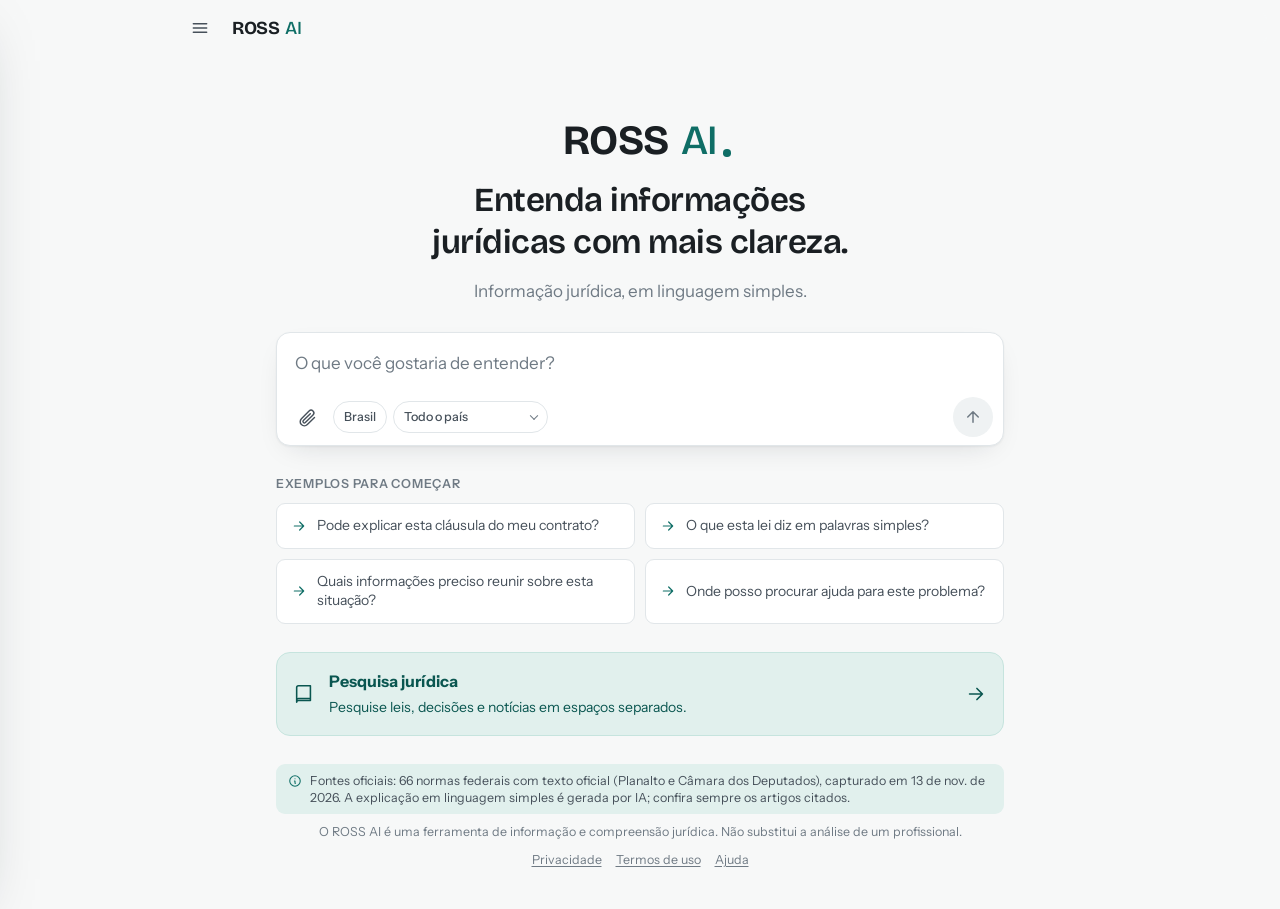
==== index.html @ 7d2815dc "Publicação do site" ====
<!doctype html>
<html lang="pt-BR">
<head>
<meta charset="utf-8">
<meta name="viewport" content="width=device-width, initial-scale=1, viewport-fit=cover">
<meta name="color-scheme" content="light dark">
<meta name="theme-color" content="#F7F8F8">
<meta name="ross-version" content="0ce1cdd04deb">
<title>ROSS AI</title>
<meta name="description" content="ROSS AI: informação jurídica, em linguagem simples. Entenda leis, contratos e documentos com clareza, com as fontes à vista.">
<link rel="preconnect" href="https://fonts.googleapis.com">
<link rel="preconnect" href="https://fonts.gstatic.com" crossorigin>
<link rel="stylesheet" href="https://fonts.googleapis.com/css2?family=Bricolage+Grotesque:opsz,wght@12..96,500;12..96,600;12..96,700&family=Instrument+Sans:ital,wght@0,400;0,500;0,600;0,700;1,400&display=swap">
<link rel="stylesheet" href="styles.css?v=0ce1cdd04deb">
<style>:root{padding-top:env(safe-area-inset-top,0px);padding-bottom:env(safe-area-inset-bottom,0px)}[hidden]{display:none!important}</style>
</head>
<body>
<div id="app" class="app">
  <a class="skip" href="#main">Pular para o conteúdo</a>
  <header class="topbar" id="topbar"></header>
  <nav id="drawer" class="drawer" aria-label="Menu" aria-hidden="true"></nav>
  <div id="scrim" class="scrim" hidden></div>
  <main id="main" class="main" tabindex="-1"></main>
  <div id="modal-root"></div>
  <div id="toast-root" class="toast-root" aria-live="polite"></div>
  <input type="file" id="file-input" accept=".pdf,image/jpeg,image/png,image/webp" multiple hidden>
</div>
<noscript><p style="padding:24px;font-family:sans-serif">O ROSS AI precisa de JavaScript para funcionar.</p></noscript>
<script src="config.js?v=0ce1cdd04deb"></script>
<script src="i18n.js?v=0ce1cdd04deb"></script>
<script src="demo-data.js?v=0ce1cdd04deb"></script>
<script src="process-tracker.js?v=0ce1cdd04deb"></script>
<script src="app.js?v=0ce1cdd04deb"></script>
</body>
</html>
---- styles.css ----
/* ROSS AI — estilos
   Layout: uma coluna central de leitura (máx. 760px) sobre uma superfície quieta; o composer é um cartão
   que fica no rodapé da conversa; um único drawer guarda a navegação. */

:root {
  /* Cor */
  --bg: #F7F8F8;
  --surface: #FFFFFF;
  --surface-2: #EFF2F3;
  --fg: #1A1F23;
  --fg-2: #46505A;
  --muted: #6F7A84;
  --border: #E1E6E9;
  --border-strong: #C7CFD5;
  --accent: #0F6E66;
  --accent-ink: #0A5650;
  --accent-soft: #E1F0ED;
  --accent-soft-2: #C6E4DE;
  --user-bubble: #EAEEF0;
  --ok: #1B7F4C; --ok-soft: #E2F3E9;
  --warn: #8F5400; --warn-soft: #FBF0DA;
  --danger: #B3261E; --danger-soft: #FBE7E5;
  --info: #2B5796; --info-soft: #E5EDF9;
  --shadow: 0 1px 2px rgba(20, 30, 40, .05), 0 10px 30px -14px rgba(20, 30, 40, .18);
  --shadow-lg: 0 20px 60px -20px rgba(20, 30, 40, .35);
  --scrim: rgba(20, 26, 30, .38);
  /* Tipo */
  --font-ui: 'Instrument Sans', ui-sans-serif, system-ui, -apple-system, 'Segoe UI', Roboto, Helvetica, Arial, sans-serif;
  --font-display: 'Bricolage Grotesque', 'Instrument Sans', ui-sans-serif, system-ui, sans-serif;
  --font-mono: ui-monospace, 'SF Mono', Menlo, Consolas, monospace;
  --fs-xs: .78rem; --fs-sm: .875rem; --fs-base: 1rem; --fs-md: 1.0625rem; --fs-lg: 1.25rem; --fs-xl: 1.625rem; --fs-2xl: 2.125rem;
  /* Forma */
  --radius: 14px; --radius-sm: 9px; --radius-xs: 6px;
  --col: 760px;
  --topbar-h: 56px;
}

@media (prefers-color-scheme: dark) {
  :root:not([data-theme="light"]) {
    --bg: #121517; --surface: #1A1E21; --surface-2: #22272B; --fg: #E7EAEC; --fg-2: #B6BEC5; --muted: #8A949D;
    --border: #2A3035; --border-strong: #3B434A; --accent: #5BB8AD; --accent-ink: #8FD3CA; --accent-soft: #16302D; --accent-soft-2: #1E423E;
    --user-bubble: #242A2E;
    --ok: #5CC68C; --ok-soft: #15301F; --warn: #E0A64A; --warn-soft: #352A14; --danger: #F08A82; --danger-soft: #3A1E1C; --info: #86AEEA; --info-soft: #1B2A41;
    --shadow: 0 1px 2px rgba(0, 0, 0, .3), 0 10px 30px -14px rgba(0, 0, 0, .6);
    --shadow-lg: 0 20px 60px -20px rgba(0, 0, 0, .8);
    --scrim: rgba(0, 0, 0, .55);
    color-scheme: dark;
  }
}
:root[data-theme="dark"] {
  --bg: #121517; --surface: #1A1E21; --surface-2: #22272B; --fg: #E7EAEC; --fg-2: #B6BEC5; --muted: #8A949D;
  --border: #2A3035; --border-strong: #3B434A; --accent: #5BB8AD; --accent-ink: #8FD3CA; --accent-soft: #16302D; --accent-soft-2: #1E423E;
  --user-bubble: #242A2E;
  --ok: #5CC68C; --ok-soft: #15301F; --warn: #E0A64A; --warn-soft: #352A14; --danger: #F08A82; --danger-soft: #3A1E1C; --info: #86AEEA; --info-soft: #1B2A41;
  --shadow: 0 1px 2px rgba(0, 0, 0, .3), 0 10px 30px -14px rgba(0, 0, 0, .6);
  --shadow-lg: 0 20px 60px -20px rgba(0, 0, 0, .8);
  --scrim: rgba(0, 0, 0, .55);
  color-scheme: dark;
}

/* Base */
html, body { height: 100%; }
body {
  margin: 0;
  background: var(--bg);
  color: var(--fg);
  font-family: var(--font-ui);
  font-size: var(--fs-base);
  line-height: 1.55;
  -webkit-font-smoothing: antialiased;
  text-rendering: optimizeLegibility;
}
body::before { content: ""; position: fixed; inset: 0 0 auto; height: env(safe-area-inset-top, 0px); z-index: 60; background: var(--bg); }
*, *::before, *::after { box-sizing: border-box; }
h1, h2, h3, h4 { margin: 0; font-weight: 600; line-height: 1.25; text-wrap: balance; }
p { margin: 0; }
ul, ol { margin: 0; padding-left: 1.25em; }
a { color: var(--accent); text-decoration: underline; text-underline-offset: 2px; }
button { font: inherit; color: inherit; }
img { max-width: 100%; }
.mono { font-family: var(--font-mono); font-size: .92em; }
.sr-only { position: absolute; width: 1px; height: 1px; padding: 0; margin: -1px; overflow: hidden; clip: rect(0, 0, 0, 0); white-space: nowrap; border: 0; }
:focus-visible { outline: 2px solid var(--accent); outline-offset: 2px; border-radius: var(--radius-xs); }
.skip { position: absolute; left: -999px; top: 8px; z-index: 100; background: var(--surface); padding: 8px 12px; border-radius: var(--radius-xs); }
.skip:focus { left: 12px; }

.app { min-height: 100%; display: flex; flex-direction: column; }
.main { flex: 1; display: flex; flex-direction: column; min-width: 0; }

/* Top bar */
.topbar {
  position: sticky; top: env(safe-area-inset-top, 0px); z-index: 40;
  height: var(--topbar-h);
  display: flex; align-items: center; gap: 10px;
  padding-left: max(16px, env(safe-area-inset-left, 0px));
  padding-right: max(16px, env(safe-area-inset-right, 0px));
  background: color-mix(in srgb, var(--bg) 86%, transparent);
  backdrop-filter: saturate(140%) blur(10px);
  -webkit-backdrop-filter: saturate(140%) blur(10px);
}
.topbar-inner { width: 100%; max-width: calc(var(--col) + 160px); margin: 0 auto; display: flex; align-items: center; gap: 10px; min-width: 0; }
.topbar-spacer { flex: 1; }
.brand { display: inline-flex; align-items: baseline; gap: .32em; text-decoration: none; color: var(--fg); font-family: var(--font-display); font-weight: 700; letter-spacing: -.02em; font-size: 1.15rem; line-height: 1; border-radius: var(--radius-xs); padding: 4px 2px; }
.brand .ai { font-weight: 500; color: var(--accent); }
.brand-lg { font-size: clamp(2rem, 6vw, 2.6rem); }
.brand-lg .ai { position: relative; }
.brand-lg .ai::after { content: ""; position: absolute; right: -.34em; bottom: .12em; width: .18em; height: .18em; border-radius: 50%; background: var(--accent); }

/* Botões */
.btn { display: inline-flex; align-items: center; justify-content: center; gap: 8px; min-height: 40px; padding: 8px 16px; border-radius: 999px; border: 1px solid transparent; background: var(--accent); color: #fff; font-weight: 600; font-size: var(--fs-sm); cursor: pointer; text-decoration: none; transition: background .15s, border-color .15s, transform .05s; }
.btn:hover { background: var(--accent-ink); }
.btn:active { transform: translateY(1px); }
.btn:disabled { opacity: .5; cursor: not-allowed; }
.btn-secondary { background: var(--surface); color: var(--fg); border-color: var(--border-strong); }
.btn-secondary:hover { background: var(--surface-2); }
.btn-ghost { background: transparent; color: var(--fg-2); border-color: transparent; }
.btn-ghost:hover { background: var(--surface-2); color: var(--fg); }
.btn-danger { background: var(--danger); color: #fff; }
.btn-danger:hover { background: color-mix(in srgb, var(--danger) 85%, black); }
.btn-sm { min-height: 32px; padding: 4px 12px; font-size: var(--fs-xs); }
.icon-btn { display: inline-flex; align-items: center; justify-content: center; width: 40px; height: 40px; border-radius: 999px; border: 1px solid transparent; background: transparent; color: var(--fg-2); cursor: pointer; transition: background .15s, color .15s; flex: 0 0 auto; }
.icon-btn:hover { background: var(--surface-2); color: var(--fg); }
.icon-btn svg { width: 20px; height: 20px; }
.icon-btn.is-active { color: var(--accent); background: var(--accent-soft); }

/* Chip de jurisdição */
.chip { display: inline-flex; align-items: center; gap: 6px; min-height: 32px; padding: 4px 12px; border-radius: 999px; border: 1px solid var(--border); background: var(--surface); color: var(--fg-2); font-size: var(--fs-xs); font-weight: 500; cursor: pointer; white-space: nowrap; max-width: 46vw; overflow: hidden; text-overflow: ellipsis; }
.chip:hover { border-color: var(--border-strong); color: var(--fg); }
.chip svg { width: 14px; height: 14px; flex: 0 0 auto; }

/* Drawer */
.scrim { position: fixed; inset: 0; background: var(--scrim); z-index: 45; }
.drawer { position: fixed; top: 0; bottom: 0; left: 0; width: min(320px, 86vw); background: var(--surface); z-index: 50; transform: translateX(-104%); transition: transform .22s ease; display: flex; flex-direction: column; box-shadow: var(--shadow-lg); padding-top: env(safe-area-inset-top, 0px); padding-bottom: env(safe-area-inset-bottom, 0px); padding-left: env(safe-area-inset-left, 0px); }
.drawer.is-open { transform: none; }
.drawer-head { display: flex; align-items: center; justify-content: space-between; padding: 10px 12px 10px 18px; }
.drawer-body { flex: 1; overflow-y: auto; padding: 4px 12px 12px; display: flex; flex-direction: column; gap: 4px; }
.drawer-sec { font-size: var(--fs-xs); font-weight: 600; letter-spacing: .06em; text-transform: uppercase; color: var(--muted); padding: 14px 8px 6px; }
.nav-item { display: flex; align-items: center; gap: 10px; width: 100%; text-align: left; padding: 10px 10px; border-radius: var(--radius-sm); border: 0; background: transparent; cursor: pointer; color: var(--fg); font-size: var(--fs-sm); min-width: 0; }
.nav-item:hover { background: var(--surface-2); }
.nav-item.is-current { background: var(--accent-soft); color: var(--accent-ink); }
.nav-item svg { width: 18px; height: 18px; flex: 0 0 auto; color: var(--muted); }
.nav-item.is-current svg { color: var(--accent); }
.nav-item .grow { flex: 1; min-width: 0; overflow: hidden; text-overflow: ellipsis; white-space: nowrap; }
.nav-item .nav-date { font-size: var(--fs-xs); color: var(--muted); }
.conv-row { display: flex; align-items: center; gap: 2px; }
.conv-row .nav-item { flex: 1; }
.conv-row .icon-btn { width: 34px; height: 34px; opacity: .7; }
.conv-row .icon-btn:hover { opacity: 1; color: var(--danger); }
.conv-row .icon-btn svg { width: 17px; height: 17px; }
.drawer-foot { padding: 12px 18px; font-size: var(--fs-xs); color: var(--muted); border-top: 1px solid var(--border); }
.empty-note { padding: 6px 10px; color: var(--muted); font-size: var(--fs-sm); }
.inline-confirm { margin: 6px 8px; padding: 10px 12px; border-radius: var(--radius-sm); background: var(--danger-soft); color: var(--fg); font-size: var(--fs-sm); display: flex; flex-direction: column; gap: 8px; }
.inline-confirm .row { display: flex; gap: 8px; flex-wrap: wrap; }

/* Container */
.container { width: 100%; max-width: var(--col); margin: 0 auto; padding-left: max(16px, env(safe-area-inset-left, 0px)); padding-right: max(16px, env(safe-area-inset-right, 0px)); min-width: 0; }

/* Tela inicial */
.home { flex: 1; display: flex; flex-direction: column; justify-content: center; padding-block: 24px 40px; }
.home .container { display: flex; flex-direction: column; gap: 28px; }
.hero { display: flex; flex-direction: column; align-items: center; text-align: center; gap: 14px; padding-top: 4vh; }
.hero h1 { font-family: var(--font-display); font-size: clamp(1.5rem, 2.2vw + 1rem, 2.1rem); font-weight: 600; letter-spacing: -.015em; max-width: 22ch; color: var(--fg); }
.hero .tagline { color: var(--muted); font-size: var(--fs-md); }
.examples { display: grid; grid-template-columns: repeat(2, minmax(0, 1fr)); gap: 10px; }
.examples-label { font-size: var(--fs-xs); color: var(--muted); font-weight: 600; letter-spacing: .06em; text-transform: uppercase; margin-bottom: 10px; }
.example { text-align: left; padding: 12px 14px; border-radius: var(--radius-sm); border: 1px solid var(--border); background: var(--surface); color: var(--fg-2); cursor: pointer; font-size: var(--fs-sm); line-height: 1.4; display: flex; align-items: center; gap: 10px; transition: border-color .15s, background .15s; min-width: 0; }
.example:hover { border-color: var(--accent-soft-2); background: var(--accent-soft); color: var(--fg); }
.example svg { width: 16px; height: 16px; flex: 0 0 auto; color: var(--accent); }
.home-foot { display: flex; flex-direction: column; gap: 8px; align-items: center; text-align: center; color: var(--muted); font-size: var(--fs-xs); }
.home-foot .links { display: flex; gap: 14px; }
.home-foot a { color: var(--muted); }
.demo-notice { display: inline-flex; align-items: flex-start; gap: 8px; padding: 8px 12px; border-radius: var(--radius-sm); background: var(--warn-soft); color: var(--fg-2); font-size: var(--fs-xs); text-align: left; line-height: 1.4; }
.demo-notice svg { width: 14px; height: 14px; flex: 0 0 auto; color: var(--warn); margin-top: 2px; }
@media (max-width: 560px) {
  .examples { grid-template-columns: 1fr; }
  .hero { padding-top: 0; }
}

/* Composer */
.composer { background: var(--surface); border: 1px solid var(--border); border-radius: var(--radius); box-shadow: var(--shadow); padding: 10px 10px 8px; display: flex; flex-direction: column; gap: 6px; transition: border-color .15s, box-shadow .15s; }
.composer:focus-within { border-color: var(--accent-soft-2); box-shadow: 0 0 0 4px var(--accent-soft), var(--shadow); }
.composer textarea { width: 100%; border: 0; background: transparent; resize: none; font: inherit; font-size: var(--fs-md); line-height: 1.5; color: var(--fg); padding: 8px 8px 4px; min-height: 48px; max-height: 40vh; outline: none; }
.composer textarea::placeholder { color: var(--muted); }
.composer-bar { display: flex; align-items: center; gap: 8px; flex-wrap: wrap; }
.composer-left { display: flex; align-items: center; gap: 6px; flex: 1; flex-wrap: wrap; min-width: 0; }
.composer-right { display: flex; align-items: center; gap: 8px; margin-left: auto; }
.send-btn { width: 40px; height: 40px; border-radius: 999px; border: 0; background: var(--accent); color: #fff; display: inline-flex; align-items: center; justify-content: center; cursor: pointer; flex: 0 0 auto; transition: background .15s, opacity .15s; }
.send-btn:hover { background: var(--accent-ink); }
.send-btn:disabled { background: var(--surface-2); color: var(--muted); cursor: not-allowed; }
.send-btn svg { width: 18px; height: 18px; }
.select-wrap { position: relative; display: inline-flex; align-items: center; }
.select-wrap select { appearance: none; -webkit-appearance: none; min-height: 32px; padding: 4px 26px 4px 10px; border-radius: 999px; border: 1px solid var(--border); background: var(--surface); color: var(--fg-2); font: inherit; font-size: var(--fs-xs); font-weight: 500; cursor: pointer; max-width: 46vw; }
.select-wrap select:hover { border-color: var(--border-strong); color: var(--fg); }
.select-wrap::after { content: ""; position: absolute; right: 11px; top: 50%; width: 6px; height: 6px; border-right: 1.5px solid var(--muted); border-bottom: 1.5px solid var(--muted); transform: translateY(-70%) rotate(45deg); pointer-events: none; }
.country-fixed::after { display: none; }
.country-fixed select { padding-right: 10px; opacity: 1; cursor: default; }
.attach-list { display: flex; flex-wrap: wrap; gap: 6px; padding: 2px 6px 0; }
.attach-list:empty { display: none; }
.file-chip { display: inline-flex; align-items: center; gap: 6px; max-width: 100%; padding: 4px 6px 4px 10px; border-radius: 999px; background: var(--accent-soft); color: var(--accent-ink); font-size: var(--fs-xs); font-weight: 500; }
.file-chip .name { overflow: hidden; text-overflow: ellipsis; white-space: nowrap; max-width: 48vw; }
.file-chip .size { color: var(--muted); font-weight: 400; }
.file-chip button { width: 22px; height: 22px; border-radius: 999px; border: 0; background: transparent; color: inherit; cursor: pointer; display: inline-flex; align-items: center; justify-content: center; }
.file-chip button:hover { background: var(--accent-soft-2); }
.file-chip svg { width: 13px; height: 13px; }
.composer-hint { font-size: var(--fs-xs); color: var(--muted); text-align: center; padding: 8px 4px 0; }

/* Conversa */
.chat { flex: 1; display: flex; flex-direction: column; min-height: calc(100dvh - var(--topbar-h) - env(safe-area-inset-top, 0px)); }
.chat-scroll { flex: 1; }
.messages { display: flex; flex-direction: column; gap: 22px; padding-block: 16px 24px; }
.msg { display: flex; flex-direction: column; gap: 6px; min-width: 0; }
.msg-user { align-items: flex-end; }
.msg-user .bubble { max-width: min(85%, 60ch); background: var(--user-bubble); color: var(--fg); padding: 10px 14px; border-radius: 18px 18px 4px 18px; white-space: pre-wrap; overflow-wrap: anywhere; font-size: var(--fs-base); }
.msg-user .files { display: flex; flex-wrap: wrap; gap: 6px; justify-content: flex-end; }
.msg-user .file-chip { background: var(--surface-2); color: var(--fg-2); }
.msg-assistant { align-items: stretch; }
.msg-head { display: flex; align-items: center; gap: 8px; flex-wrap: wrap; }
.msg-author { font-family: var(--font-display); font-weight: 700; letter-spacing: -.01em; font-size: var(--fs-sm); }
.msg-author .ai { font-weight: 500; color: var(--accent); }
.msg-time { font-size: var(--fs-xs); color: var(--muted); }
.answer { display: flex; flex-direction: column; gap: 18px; min-width: 0; }
.answer p, .answer li { overflow-wrap: anywhere; }
.ans-sec { display: flex; flex-direction: column; gap: 8px; }
.ans-sec h3 { font-size: var(--fs-xs); font-weight: 600; letter-spacing: .06em; text-transform: uppercase; color: var(--muted); }
.ans-sec p, .ans-sec li { font-size: var(--fs-base); line-height: 1.6; color: var(--fg); }
.ans-sec ul, .ans-sec ol { display: flex; flex-direction: column; gap: 6px; padding-left: 1.3em; }
.ans-sec ul li::marker { color: var(--accent); }
.summary p { font-size: var(--fs-md); }
.say-list { list-style: none; padding: 0; gap: 10px; }
.say-list li { padding: 10px 12px; border-left: 3px solid var(--accent-soft-2); background: var(--surface); border-radius: 0 var(--radius-sm) var(--radius-sm) 0; }
.say-list strong { display: block; font-weight: 600; margin-bottom: 2px; }
.ref { display: inline-flex; align-items: center; justify-content: center; min-width: 18px; height: 18px; padding: 0 5px; margin-left: 4px; border-radius: 999px; background: var(--accent-soft); color: var(--accent-ink); font-size: 11px; font-weight: 700; text-decoration: none; vertical-align: 2px; }
.opt-grid { display: grid; grid-template-columns: repeat(2, minmax(0, 1fr)); gap: 8px; list-style: none; padding: 0; }
.opt-grid li { padding: 10px 12px; border: 1px solid var(--border); border-radius: var(--radius-sm); background: var(--surface); }
.opt-grid strong { display: block; margin-bottom: 2px; }
.opt-grid li, .opt-grid p { font-size: var(--fs-sm); }
@media (max-width: 560px) { .opt-grid { grid-template-columns: 1fr; } }
.check-list { list-style: none; padding: 0; }
.check-list li { display: flex; gap: 10px; align-items: flex-start; }
.check-list li::before { content: ""; flex: 0 0 auto; width: 16px; height: 16px; margin-top: 4px; border-radius: 4px; border: 1.5px solid var(--border-strong); background: var(--surface); }
.quick { display: flex; flex-wrap: wrap; gap: 8px; }
.quick .btn { min-height: 36px; }

/* Selos */
.badge { display: inline-flex; align-items: center; gap: 5px; min-height: 22px; padding: 1px 9px; border-radius: 999px; font-size: 11px; font-weight: 600; letter-spacing: .02em; white-space: nowrap; border: 1px solid transparent; }
.badge-demo { background: var(--warn-soft); color: var(--warn); }
.badge-ai { background: var(--info-soft); color: var(--info); }
.badge-vigente { background: var(--ok-soft); color: var(--ok); }
.badge-historico { background: var(--surface-2); color: var(--fg-2); }
.badge-projeto { background: var(--info-soft); color: var(--info); }
.badge-nao_confirmada, .badge-unverified { background: var(--warn-soft); color: var(--warn); }
.badge-pagina { background: var(--accent-soft); color: var(--accent-ink); }
.badge-fict { background: transparent; color: var(--muted); border-color: var(--border); font-weight: 500; }

/* Fontes */
.sources-disclosure > summary { display: flex; align-items: center; justify-content: space-between; gap: 12px; list-style: none; cursor: pointer; font-size: var(--fs-xs); font-weight: 600; letter-spacing: .06em; text-transform: uppercase; color: var(--muted); }
.sources-disclosure > summary::-webkit-details-marker { display: none; }
.sources-chevron { width: 18px; height: 18px; flex: 0 0 auto; transition: transform .18s ease; }
.sources-disclosure[open] > summary .sources-chevron { transform: rotate(180deg); }
.sources-disclosure[open] > .src-list { margin-top: 10px; }
.src-list { list-style: none; padding: 0; display: flex; flex-direction: column; gap: 8px; counter-reset: src; }
.src-card { position: relative; display: grid; grid-template-columns: 26px minmax(0, 1fr); gap: 4px 10px; padding: 12px 12px 12px 10px; border: 1px solid var(--border); border-radius: var(--radius-sm); background: var(--surface); }
.src-card::before { counter-increment: src; content: counter(src); grid-row: 1 / span 3; width: 22px; height: 22px; border-radius: 999px; background: var(--accent-soft); color: var(--accent-ink); font-size: 11px; font-weight: 700; display: inline-flex; align-items: center; justify-content: center; margin-top: 1px; }
.src-name { font-weight: 600; font-size: var(--fs-sm); display: flex; flex-wrap: wrap; gap: 6px 8px; align-items: center; }
.src-meta { display: flex; flex-wrap: wrap; gap: 4px 14px; font-size: var(--fs-xs); color: var(--muted); }
.src-meta b { font-weight: 600; color: var(--fg-2); }
.src-link { font-size: var(--fs-xs); color: var(--muted); display: flex; flex-wrap: wrap; align-items: center; gap: 6px; }
.src-link .mono { color: var(--fg-2); overflow-wrap: anywhere; }
.src-link a { color: var(--accent); }

/* Documento */
.doc-block { border: 1px solid var(--border); border-radius: var(--radius); background: var(--surface); overflow: hidden; }
.doc-head { display: flex; align-items: center; gap: 10px; padding: 10px 14px; background: var(--surface-2); font-size: var(--fs-sm); font-weight: 600; }
.doc-head svg { width: 18px; height: 18px; color: var(--accent); flex: 0 0 auto; }
.doc-head .name { overflow: hidden; text-overflow: ellipsis; white-space: nowrap; min-width: 0; }
.doc-body { padding: 12px 14px; display: flex; flex-direction: column; gap: 12px; }
.doc-notes { font-size: var(--fs-sm); color: var(--fg-2); display: flex; flex-direction: column; gap: 4px; list-style: none; padding: 0; }
.excerpt { display: flex; flex-direction: column; gap: 10px; padding: 12px; border-radius: var(--radius-sm); border: 1px solid var(--border); }
.excerpt-ref { font-size: var(--fs-xs); font-weight: 600; letter-spacing: .04em; text-transform: uppercase; color: var(--accent-ink); }
.excerpt blockquote { margin: 0; padding: 8px 12px; border-left: 3px solid var(--border-strong); color: var(--fg-2); font-style: italic; font-size: var(--fs-sm); background: var(--surface-2); border-radius: 0 var(--radius-xs) var(--radius-xs) 0; }
.two-col { display: grid; grid-template-columns: repeat(2, minmax(0, 1fr)); gap: 10px; }
.two-col > div { display: flex; flex-direction: column; gap: 4px; font-size: var(--fs-sm); min-width: 0; }
.two-col h4 { font-size: var(--fs-xs); font-weight: 600; letter-spacing: .05em; text-transform: uppercase; color: var(--muted); }
.two-col .law h4 { color: var(--accent-ink); }
@media (max-width: 560px) { .two-col { grid-template-columns: 1fr; } }

/* Avisos */
.callout { display: flex; gap: 10px; padding: 10px 12px; border-radius: var(--radius-sm); font-size: var(--fs-sm); line-height: 1.5; color: var(--fg); }
.callout svg { width: 16px; height: 16px; flex: 0 0 auto; margin-top: 3px; }
.callout-warn { background: var(--warn-soft); } .callout-warn svg { color: var(--warn); }
.callout-info { background: var(--info-soft); } .callout-info svg { color: var(--info); }
.callout-danger { background: var(--danger-soft); } .callout-danger svg { color: var(--danger); }
.callout-neutral { background: var(--surface-2); } .callout-neutral svg { color: var(--muted); }
.callout ul { margin-top: 4px; display: flex; flex-direction: column; gap: 3px; }
.callout b { font-weight: 600; }
.mode-banner { font-size: var(--fs-xs); color: var(--fg-2); display: flex; gap: 8px; align-items: flex-start; padding: 8px 10px; border-radius: var(--radius-sm); background: var(--surface-2); }
.mode-banner svg { width: 14px; height: 14px; flex: 0 0 auto; margin-top: 2px; color: var(--muted); }

/* Ações da mensagem */
.msg-actions { display: flex; align-items: center; gap: 2px; flex-wrap: wrap; margin-top: 2px; }
.msg-actions .icon-btn { width: 34px; height: 34px; }
.msg-actions .icon-btn svg { width: 17px; height: 17px; }
.msg-actions .thanks { font-size: var(--fs-xs); color: var(--muted); margin-left: 6px; }
.divider-note { align-self: center; font-size: var(--fs-xs); color: var(--muted); padding: 2px 10px; border-radius: 999px; background: var(--surface-2); }

/* Carregando */
.steps { list-style: none; padding: 0; display: flex; flex-direction: column; gap: 8px; }
.steps li { display: flex; align-items: center; gap: 10px; font-size: var(--fs-sm); color: var(--muted); transition: color .2s; }
.steps li .dot { width: 16px; height: 16px; border-radius: 999px; border: 2px solid var(--border-strong); flex: 0 0 auto; display: inline-flex; align-items: center; justify-content: center; }
.steps li.is-active { color: var(--fg); }
.steps li.is-active .dot { border-color: var(--accent); border-top-color: transparent; animation: spin .8s linear infinite; }
.steps li.is-done { color: var(--fg-2); }
.steps li.is-done .dot { border-color: var(--accent); background: var(--accent); }
.steps li.is-done .dot::after { content: ""; width: 4px; height: 7px; border-right: 2px solid #fff; border-bottom: 2px solid #fff; transform: rotate(45deg) translate(-1px, -1px); }
@keyframes spin { to { transform: rotate(360deg); } }
.skeleton { display: flex; flex-direction: column; gap: 8px; margin-top: 6px; }
.skeleton span { display: block; height: 12px; border-radius: 6px; background: linear-gradient(90deg, var(--surface-2) 25%, var(--border) 50%, var(--surface-2) 75%); background-size: 200% 100%; animation: shimmer 1.4s infinite; }
.skeleton span:nth-child(1) { width: 92%; } .skeleton span:nth-child(2) { width: 78%; } .skeleton span:nth-child(3) { width: 60%; }
@keyframes shimmer { to { background-position: -200% 0; } }
/* Resumo sendo escrito: um cursor discreto indica que o texto ainda está chegando. */
.partial-summary { margin-top: 6px; }
.partial-summary p::after { content: ""; display: inline-block; width: 2px; height: 1em; margin-left: 3px; vertical-align: -0.15em; background: var(--accent); animation: caret 1s steps(2, start) infinite; }
@keyframes caret { to { visibility: hidden; } }

/* Erro */
.error-card { display: flex; flex-direction: column; gap: 10px; padding: 14px; border-radius: var(--radius-sm); background: var(--danger-soft); border: 1px solid color-mix(in srgb, var(--danger) 25%, transparent); }
.error-card h4 { font-size: var(--fs-sm); color: var(--danger); }
.error-card p { font-size: var(--fs-sm); }
.error-card .row { display: flex; gap: 8px; flex-wrap: wrap; }

/* Composer fixo da conversa */
.chat-composer { position: sticky; bottom: 0; z-index: 30; background: linear-gradient(to top, var(--bg) 70%, transparent); padding-top: 12px; padding-bottom: max(10px, env(safe-area-inset-bottom, 0px)); }
.jur-panel { position: fixed; top: calc(var(--topbar-h) + env(safe-area-inset-top, 0px) + 6px); left: 50%; transform: translateX(-50%); z-index: 39; width: min(var(--col), calc(100% - 32px)); display: flex; flex-wrap: wrap; align-items: center; gap: 8px; padding: 10px 12px; border: 1px solid var(--border); border-radius: var(--radius-sm); background: var(--surface); box-shadow: var(--shadow-lg); font-size: var(--fs-sm); }
.jur-panel .label { color: var(--muted); font-size: var(--fs-xs); font-weight: 600; letter-spacing: .05em; text-transform: uppercase; margin-right: 4px; }

/* Páginas estáticas */
.page { padding-block: 16px 56px; }
.page .container { display: flex; flex-direction: column; gap: 20px; }
.page-head { display: flex; flex-direction: column; gap: 6px; }
.page-head h1 { font-family: var(--font-display); font-size: var(--fs-xl); letter-spacing: -.01em; }
.page-head .updated { color: var(--muted); font-size: var(--fs-sm); }
.prose { display: flex; flex-direction: column; gap: 10px; max-width: 68ch; }
.prose h2 { font-size: var(--fs-md); font-weight: 600; margin-top: 14px; }
.prose p, .prose li { font-size: var(--fs-base); line-height: 1.6; color: var(--fg); }
.prose ul, .prose ol { display: flex; flex-direction: column; gap: 6px; }
.prose li::marker { color: var(--accent); }
.scenario-grid { display: flex; flex-wrap: wrap; gap: 8px; margin: 6px 0; }
.back-link { display: inline-flex; align-items: center; gap: 6px; color: var(--muted); font-size: var(--fs-sm); text-decoration: none; border: 0; background: transparent; padding: 4px 0; cursor: pointer; }
.back-link:hover { color: var(--fg); }
.back-link svg { width: 16px; height: 16px; }

/* Acompanhamento processual */
.process-form, .process-card, .process-saved { display: flex; flex-direction: column; gap: 12px; }
.process-form label { font-weight: 600; }
.process-query { display: flex; gap: 8px; }
.process-query input { flex: 1; min-width: 0; padding: 12px; border: 1px solid var(--border); border-radius: var(--radius-sm); background: var(--surface); color: var(--fg); font: inherit; }
.process-cpf { padding: 16px; border: 1px solid var(--border); border-radius: var(--radius); background: var(--surface); }
.process-cpf > summary { cursor: pointer; font-weight: 600; color: var(--accent-ink); }
.process-cpf-content { display: flex; flex-direction: column; gap: 12px; padding-top: 12px; }
.process-cpf-content ol { display: flex; flex-direction: column; gap: 8px; padding-left: 24px; }
.process-cpf-content .row { display: flex; flex-wrap: wrap; gap: 8px; }
.process-card { padding: 20px; border: 1px solid var(--border); border-radius: var(--radius); background: var(--surface); }
.process-card header, .process-card .row { display: flex; align-items: center; gap: 10px; flex-wrap: wrap; }
.process-card h2, .process-saved h2 { font-size: var(--fs-md); overflow-wrap: anywhere; }
.process-meta { display: grid; grid-template-columns: repeat(2, minmax(0, 1fr)); gap: 12px; }
.process-meta dt { color: var(--muted); font-size: var(--fs-xs); }
.process-meta dd { margin: 2px 0 0; overflow-wrap: anywhere; }
.process-history { display: flex; flex-direction: column; gap: 12px; margin-top: 12px; }
.process-history ol { list-style: none; padding: 0; display: flex; flex-direction: column; gap: 12px; }
.process-history li { border-left: 2px solid var(--accent-soft-2); padding: 0 0 8px 12px; }
.process-history time { color: var(--muted); font-size: var(--fs-sm); }
.process-history p { white-space: pre-wrap; overflow-wrap: anywhere; margin: 6px 0; }
.process-saved ul { list-style: none; padding: 0; display: flex; flex-direction: column; gap: 8px; }
.process-saved li { display: flex; align-items: center; gap: 8px; }
.process-saved li .btn { min-width: 0; text-align: left; overflow-wrap: anywhere; }
@media (max-width: 560px) { .process-query { flex-direction: column; } .process-meta { grid-template-columns: 1fr; } .process-card { padding: 14px; } }

/* Configurações */
.settings-list { display: flex; flex-direction: column; gap: 12px; }
.setting { display: grid; grid-template-columns: minmax(0, 1fr) auto; gap: 4px 20px; align-items: center; padding: 14px 16px; border: 1px solid var(--border); border-radius: var(--radius-sm); background: var(--surface); }
.setting .title { font-weight: 600; font-size: var(--fs-base); }
.setting .desc { grid-column: 1; color: var(--muted); font-size: var(--fs-sm); max-width: 60ch; }
.setting .control { grid-column: 2; grid-row: 1 / span 2; display: flex; align-items: center; gap: 8px; flex-wrap: wrap; justify-content: flex-end; }
.setting.stack { grid-template-columns: 1fr; }
.setting.stack .control { grid-column: 1; grid-row: auto; justify-content: flex-start; margin-top: 8px; }
.setting.stack .desc { grid-column: 1; }
@media (max-width: 560px) {
  .setting { grid-template-columns: 1fr; }
  .setting .control { grid-column: 1; grid-row: auto; justify-content: flex-start; margin-top: 8px; }
}
.switch { position: relative; width: 46px; height: 26px; border-radius: 999px; border: 0; background: var(--border-strong); cursor: pointer; transition: background .15s; flex: 0 0 auto; padding: 0; }
.switch::after { content: ""; position: absolute; top: 3px; left: 3px; width: 20px; height: 20px; border-radius: 999px; background: #fff; transition: transform .15s; box-shadow: 0 1px 2px rgba(0, 0, 0, .25); }
.switch[aria-checked="true"] { background: var(--accent); }
.switch[aria-checked="true"]::after { transform: translateX(20px); }
.switch:disabled { opacity: .45; cursor: not-allowed; }
.switch-label { font-size: var(--fs-sm); color: var(--fg-2); min-width: 64px; }
.seg { display: inline-flex; border: 1px solid var(--border); border-radius: 999px; padding: 2px; background: var(--surface-2); }
.seg button { border: 0; background: transparent; padding: 5px 12px; border-radius: 999px; font-size: var(--fs-xs); font-weight: 600; color: var(--fg-2); cursor: pointer; }
.seg button[aria-pressed="true"] { background: var(--surface); color: var(--fg); box-shadow: var(--shadow); }

/* Base de fontes */
.registry { display: flex; flex-direction: column; gap: 14px; }
.reg-card { border: 1px solid var(--border); border-radius: var(--radius); background: var(--surface); padding: 14px 16px; display: flex; flex-direction: column; gap: 10px; }
.reg-card h3 { font-size: var(--fs-base); font-weight: 600; display: flex; flex-wrap: wrap; gap: 6px 10px; align-items: center; }
.reg-grid { display: grid; grid-template-columns: repeat(auto-fit, minmax(180px, 1fr)); gap: 8px 16px; font-size: var(--fs-sm); }
.reg-grid div { display: flex; flex-direction: column; gap: 1px; min-width: 0; }
.reg-grid dt { font-size: var(--fs-xs); color: var(--muted); font-weight: 600; letter-spacing: .04em; text-transform: uppercase; }
.reg-grid dd { margin: 0; color: var(--fg); overflow-wrap: anywhere; }
.reg-card details { border-top: 1px solid var(--border); padding-top: 8px; }
.reg-card summary { cursor: pointer; font-size: var(--fs-sm); font-weight: 600; color: var(--fg-2); }
.ver-list { list-style: none; padding: 6px 0 0; display: flex; flex-direction: column; gap: 6px; font-size: var(--fs-sm); }
.ver-list li { display: flex; gap: 10px; align-items: baseline; flex-wrap: wrap; }
.ver-list .vid { font-family: var(--font-mono); font-size: var(--fs-xs); padding: 1px 7px; border-radius: 999px; background: var(--surface-2); color: var(--fg-2); }
.ver-list .vid.is-current { background: var(--accent-soft); color: var(--accent-ink); }
.ver-list .vdate { color: var(--muted); font-size: var(--fs-xs); }
.change-box { border: 1px solid color-mix(in srgb, var(--warn) 35%, transparent); background: var(--warn-soft); border-radius: var(--radius-sm); padding: 12px; display: flex; flex-direction: column; gap: 10px; font-size: var(--fs-sm); }
.change-box .diff { display: grid; grid-template-columns: repeat(2, minmax(0, 1fr)); gap: 8px; }
.change-box .diff > div { background: var(--surface); border-radius: var(--radius-xs); padding: 8px 10px; display: flex; flex-direction: column; gap: 3px; min-width: 0; }
.change-box .diff h4 { font-size: var(--fs-xs); color: var(--muted); font-weight: 600; letter-spacing: .04em; text-transform: uppercase; }
.change-box .diff p { overflow-wrap: anywhere; }
.change-box .row { display: flex; gap: 8px; flex-wrap: wrap; }
@media (max-width: 560px) { .change-box .diff { grid-template-columns: 1fr; } }
.queue-head { display: flex; align-items: center; gap: 8px; font-weight: 600; font-size: var(--fs-md); }
.count-pill { display: inline-flex; align-items: center; justify-content: center; min-width: 22px; height: 22px; padding: 0 7px; border-radius: 999px; background: var(--warn-soft); color: var(--warn); font-size: 11px; font-weight: 700; }
.how-list { display: flex; flex-direction: column; gap: 8px; padding-left: 1.3em; }
.how-list li { font-size: var(--fs-sm); color: var(--fg-2); }
.how-list li::marker { color: var(--accent); font-weight: 600; }

/* Modal */
.modal-scrim { position: fixed; inset: 0; z-index: 70; background: var(--scrim); display: flex; align-items: flex-end; justify-content: center; padding: 16px; padding-bottom: max(16px, env(safe-area-inset-bottom, 0px)); }
@media (min-width: 560px) { .modal-scrim { align-items: center; } }
.modal { width: 100%; max-width: 480px; background: var(--surface); border-radius: var(--radius); box-shadow: var(--shadow-lg); padding: 20px; display: flex; flex-direction: column; gap: 14px; max-height: 90dvh; overflow: auto; }
.modal h2 { font-size: var(--fs-lg); font-family: var(--font-display); letter-spacing: -.01em; }
.modal p { font-size: var(--fs-sm); color: var(--fg-2); line-height: 1.55; }
.modal .files { display: flex; flex-wrap: wrap; gap: 6px; }
.modal .row { display: flex; gap: 8px; justify-content: flex-end; flex-wrap: wrap; margin-top: 4px; }

/* Toast */
.toast-root { position: fixed; left: 0; right: 0; bottom: max(16px, env(safe-area-inset-bottom, 0px)); z-index: 80; display: flex; flex-direction: column; align-items: center; gap: 8px; pointer-events: none; padding-left: max(16px, env(safe-area-inset-left, 0px)); padding-right: max(16px, env(safe-area-inset-right, 0px)); }
.toast { pointer-events: auto; background: var(--fg); color: var(--bg); padding: 10px 16px; border-radius: 999px; font-size: var(--fs-sm); font-weight: 500; box-shadow: var(--shadow-lg); animation: toast-in .2s ease; max-width: 100%; text-align: center; }
@keyframes toast-in { from { opacity: 0; transform: translateY(8px); } }

@media (prefers-reduced-motion: reduce) {
  *, *::before, *::after { animation-duration: .01ms !important; animation-iteration-count: 1 !important; transition-duration: .01ms !important; }
}

/* Fontes oficiais */
.badge-oficial { background: var(--accent-soft); color: var(--accent-ink); }
.badge-revogado { background: var(--danger-soft); color: var(--danger); }
.badge-vetado { background: var(--surface-2); color: var(--fg-2); }
.src-card > * { grid-column: 2; min-width: 0; }
.src-excerpt { border-top: 1px dashed var(--border); padding-top: 6px; margin-top: 2px; }
.src-excerpt summary { cursor: pointer; font-size: var(--fs-xs); font-weight: 600; color: var(--accent-ink); }
.src-excerpt p { margin-top: 6px; font-size: var(--fs-sm); color: var(--fg-2); line-height: 1.55; white-space: normal; }
.demo-notice.is-oficial { background: var(--accent-soft); }
.demo-notice.is-oficial svg { color: var(--accent); }
.demo-registry { border: 1px solid var(--border); border-radius: var(--radius); background: var(--surface); padding: 12px 16px; }
.demo-registry summary { cursor: pointer; font-weight: 600; font-size: var(--fs-base); }
.demo-registry .registry { margin-top: 12px; }
.seg button:disabled { opacity: .45; cursor: not-allowed; }
.muted { color: var(--muted); }
.reg-card .muted { font-size: var(--fs-sm); }

/* Filtro da base de fontes */
.reg-filter { display: block; margin-top: 10px; }
.reg-filter input { width: 100%; min-height: 40px; padding: 8px 14px; border-radius: 999px; border: 1px solid var(--border); background: var(--bg); color: var(--fg); font: inherit; font-size: var(--fs-sm); }
.reg-filter input:focus { outline: none; border-color: var(--accent); box-shadow: 0 0 0 3px var(--accent-soft); }
#reg-count { margin-top: 6px; }

/* Legislation search */
.corpus-entry { display: flex; align-items: center; gap: 14px; padding: 16px; border: 1px solid var(--accent-soft-2); border-radius: var(--radius); background: var(--accent-soft); text-decoration: none; color: var(--accent-ink); }
.corpus-entry > svg { width: 22px; height: 22px; flex-shrink: 0; }
.corpus-entry > span { display: grid; gap: 3px; flex: 1; }
.corpus-entry > span > span { font-size: var(--fs-sm); }
.corpus-coverage { margin: 20px 0; padding: 16px; background: var(--accent-soft); border-radius: var(--radius); }
.corpus-coverage p { color: var(--fg-2); font-size: var(--fs-sm); margin-top: 5px; }
.corpus-form { display: grid; gap: 10px; margin-block: 24px; }
.corpus-form label { font-size: var(--fs-sm); font-weight: 600; }
.corpus-form input, .corpus-form select { min-height: 44px; width: 100%; padding: 10px 12px; border: 1px solid var(--border-strong); border-radius: var(--radius-sm); background: var(--surface); color: var(--fg); font: inherit; min-width: 0; }
.corpus-query-row { display: flex; gap: 10px; }
.corpus-query-row input { flex: 1; }
.corpus-query-row .btn { flex-shrink: 0; }
.corpus-filters { display: grid; grid-template-columns: repeat(3,minmax(0,1fr)); gap: 12px; }
.corpus-filters label { display: grid; gap: 6px; }
.corpus-help, .corpus-meta { font-size: var(--fs-xs); color: var(--muted); }
.corpus-results { display: grid; gap: 16px; scroll-margin-top: 75px; }
.corpus-result { display: grid; gap: 10px; border: 1px solid var(--border); border-radius: var(--radius); padding: 18px; background: var(--surface); overflow-wrap: anywhere; }
.corpus-result-head { display: flex; gap: 10px; align-items: start; flex-wrap: wrap; }
.corpus-result h2 { font-size: var(--fs-md); flex: 1; min-width: 160px; }
.corpus-result > p { font-size: var(--fs-sm); }
.corpus-excerpt summary { color: var(--accent-ink); font-size: var(--fs-sm); cursor: pointer; }
.corpus-excerpt p { white-space: pre-wrap; font-size: var(--fs-sm); margin-top: 12px; }
.corpus-links { display: flex; flex-wrap: wrap; gap: 10px 20px; font-size: var(--fs-sm); }
.corpus-links a { color: var(--accent-ink); }
.corpus-empty { padding: 20px 0; color: var(--fg-2); }
.corpus-fulltext { white-space: pre-wrap; max-height: 60vh; overflow-y: auto; font-size: var(--fs-sm); padding: 14px; border-top: 1px solid var(--border); }
.corpus-pagination { display: flex; gap: 10px; margin-top: 24px; }
@media (max-width:560px) {
  .corpus-filters { grid-template-columns: 1fr; }
  .corpus-query-row { flex-wrap: wrap; }
  .corpus-query-row .btn { width: 100%; }
}

/* Acervo importado (repositório comunitário): selo distinto do texto oficial */
.badge-imported { background: var(--surface-2); color: var(--fg-2); border-color: var(--border); }

/* Parar e aviso de armazenamento */
.stop-btn { background: var(--danger); }
.stop-btn:hover { background: color-mix(in srgb, var(--danger) 85%, black); }
.loading-actions { margin-top: 10px; }
.storage-notice { margin: 12px 0; }
.storage-notice .row { display: flex; gap: 8px; flex-wrap: wrap; margin-top: 8px; }
#storage-slot:empty { display: none; }

/* Índice do repositório */
.badge-index { background: var(--info-soft); color: var(--info); }
.corpus-filters label.check { display: flex; align-items: center; gap: 8px; }
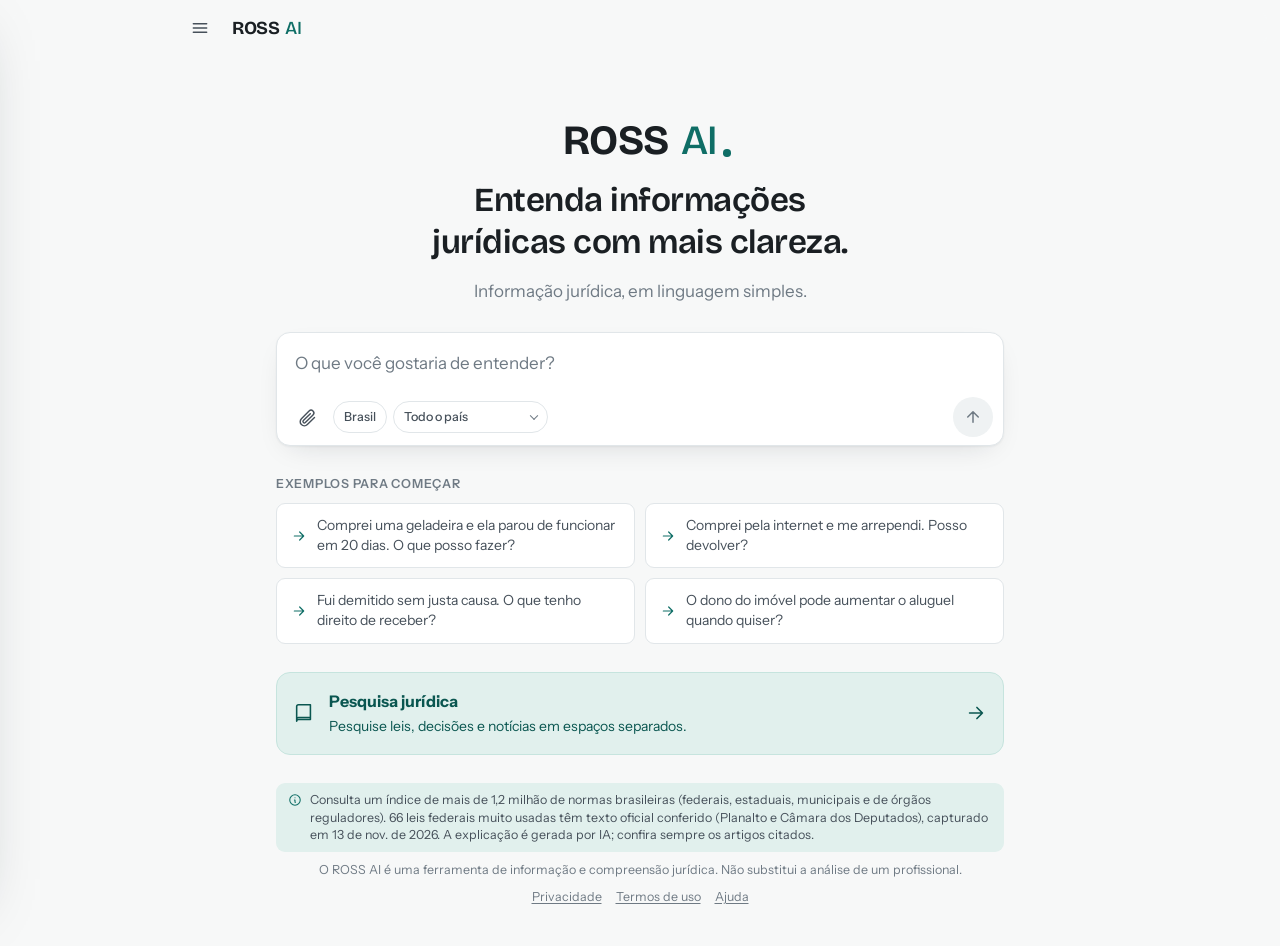
==== commit 4995e6ef: "Publicação do site" ====
--- a/index.html
+++ b/index.html
@@ -5,13 +5,13 @@
 <meta name="viewport" content="width=device-width, initial-scale=1, viewport-fit=cover">
 <meta name="color-scheme" content="light dark">
 <meta name="theme-color" content="#F7F8F8">
-<meta name="ross-version" content="0ce1cdd04deb">
+<meta name="ross-version" content="b9bc46c7e0c0">
 <title>ROSS AI</title>
 <meta name="description" content="ROSS AI: informação jurídica, em linguagem simples. Entenda leis, contratos e documentos com clareza, com as fontes à vista.">
 <link rel="preconnect" href="https://fonts.googleapis.com">
 <link rel="preconnect" href="https://fonts.gstatic.com" crossorigin>
 <link rel="stylesheet" href="https://fonts.googleapis.com/css2?family=Bricolage+Grotesque:opsz,wght@12..96,500;12..96,600;12..96,700&family=Instrument+Sans:ital,wght@0,400;0,500;0,600;0,700;1,400&display=swap">
-<link rel="stylesheet" href="styles.css?v=0ce1cdd04deb">
+<link rel="stylesheet" href="styles.css?v=b9bc46c7e0c0">
 <style>:root{padding-top:env(safe-area-inset-top,0px);padding-bottom:env(safe-area-inset-bottom,0px)}[hidden]{display:none!important}</style>
 </head>
 <body>
@@ -26,10 +26,10 @@
   <input type="file" id="file-input" accept=".pdf,image/jpeg,image/png,image/webp" multiple hidden>
 </div>
 <noscript><p style="padding:24px;font-family:sans-serif">O ROSS AI precisa de JavaScript para funcionar.</p></noscript>
-<script src="config.js?v=0ce1cdd04deb"></script>
-<script src="i18n.js?v=0ce1cdd04deb"></script>
-<script src="demo-data.js?v=0ce1cdd04deb"></script>
-<script src="process-tracker.js?v=0ce1cdd04deb"></script>
-<script src="app.js?v=0ce1cdd04deb"></script>
+<script src="config.js?v=b9bc46c7e0c0"></script>
+<script src="i18n.js?v=b9bc46c7e0c0"></script>
+<script src="demo-data.js?v=b9bc46c7e0c0"></script>
+<script src="process-tracker.js?v=b9bc46c7e0c0"></script>
+<script src="app.js?v=b9bc46c7e0c0"></script>
 </body>
 </html>
--- a/styles.css
+++ b/styles.css
@@ -321,6 +321,31 @@
 .partial-summary { margin-top: 6px; }
 .partial-summary p::after { content: ""; display: inline-block; width: 2px; height: 1em; margin-left: 3px; vertical-align: -0.15em; background: var(--accent); animation: caret 1s steps(2, start) infinite; }
 @keyframes caret { to { visibility: hidden; } }
+/* Carta de reclamação */
+.letter-cta { display: flex; flex-direction: column; align-items: flex-start; gap: 6px; padding: 12px 14px; border: 1px dashed var(--border-strong); border-radius: var(--radius-sm); }
+.letter-cta .btn svg { width: 16px; height: 16px; }
+.letter-cta p { font-size: var(--fs-xs); }
+.letter { padding: 14px; border: 1px solid var(--border); border-radius: var(--radius-sm); background: var(--surface); }
+.letter-meta { display: grid; grid-template-columns: auto 1fr; gap: 2px 10px; font-size: var(--fs-sm); }
+.letter-meta dt { color: var(--muted); font-weight: 600; }
+.letter-meta dd { margin: 0; color: var(--fg); overflow-wrap: anywhere; }
+.letter-fill-title { font-size: var(--fs-sm); font-weight: 600; color: var(--fg); }
+.ans-sec .letter-chips { display: flex; flex-direction: row; flex-wrap: wrap; gap: 6px; padding: 0; list-style: none; }
+.ans-sec .letter-chips li { padding: 2px 10px; border-radius: 999px; background: var(--accent-soft); color: var(--accent-ink); font-size: var(--fs-xs); font-weight: 600; line-height: 1.6; }
+.letter-label { font-size: var(--fs-sm); font-weight: 600; color: var(--fg); margin-top: 4px; }
+.letter-text { width: 100%; box-sizing: border-box; padding: 10px 12px; border: 1px solid var(--border-strong); border-radius: var(--radius-xs); background: var(--bg); color: var(--fg); font: inherit; font-size: var(--fs-sm); line-height: 1.55; resize: vertical; }
+.letter-text:focus-visible { outline: 2px solid var(--accent); outline-offset: 1px; }
+.letter-actions { display: flex; flex-wrap: wrap; gap: 8px; }
+.letter-actions .btn svg { width: 15px; height: 15px; }
+.letter-basis { font-size: var(--fs-xs); }
+/* Sobre esta resposta: origem dos textos e observações técnicas, recolhidas numa linha discreta */
+.about-answer { border-top: 1px solid var(--border); padding-top: 8px; }
+.about-answer summary { display: inline-flex; align-items: center; gap: 6px; cursor: pointer; font-size: var(--fs-xs); color: var(--muted); list-style: none; }
+.about-answer summary::-webkit-details-marker { display: none; }
+.about-answer summary svg { width: 14px; height: 14px; flex: 0 0 auto; }
+.about-answer summary:hover { color: var(--fg-2); }
+.about-answer ul { margin: 8px 0 0; padding-left: 1.2em; display: flex; flex-direction: column; gap: 4px; }
+.about-answer li { font-size: var(--fs-xs); line-height: 1.5; color: var(--fg-2); }
 
 /* Erro */
 .error-card { display: flex; flex-direction: column; gap: 10px; padding: 14px; border-radius: var(--radius-sm); background: var(--danger-soft); border: 1px solid color-mix(in srgb, var(--danger) 25%, transparent); }
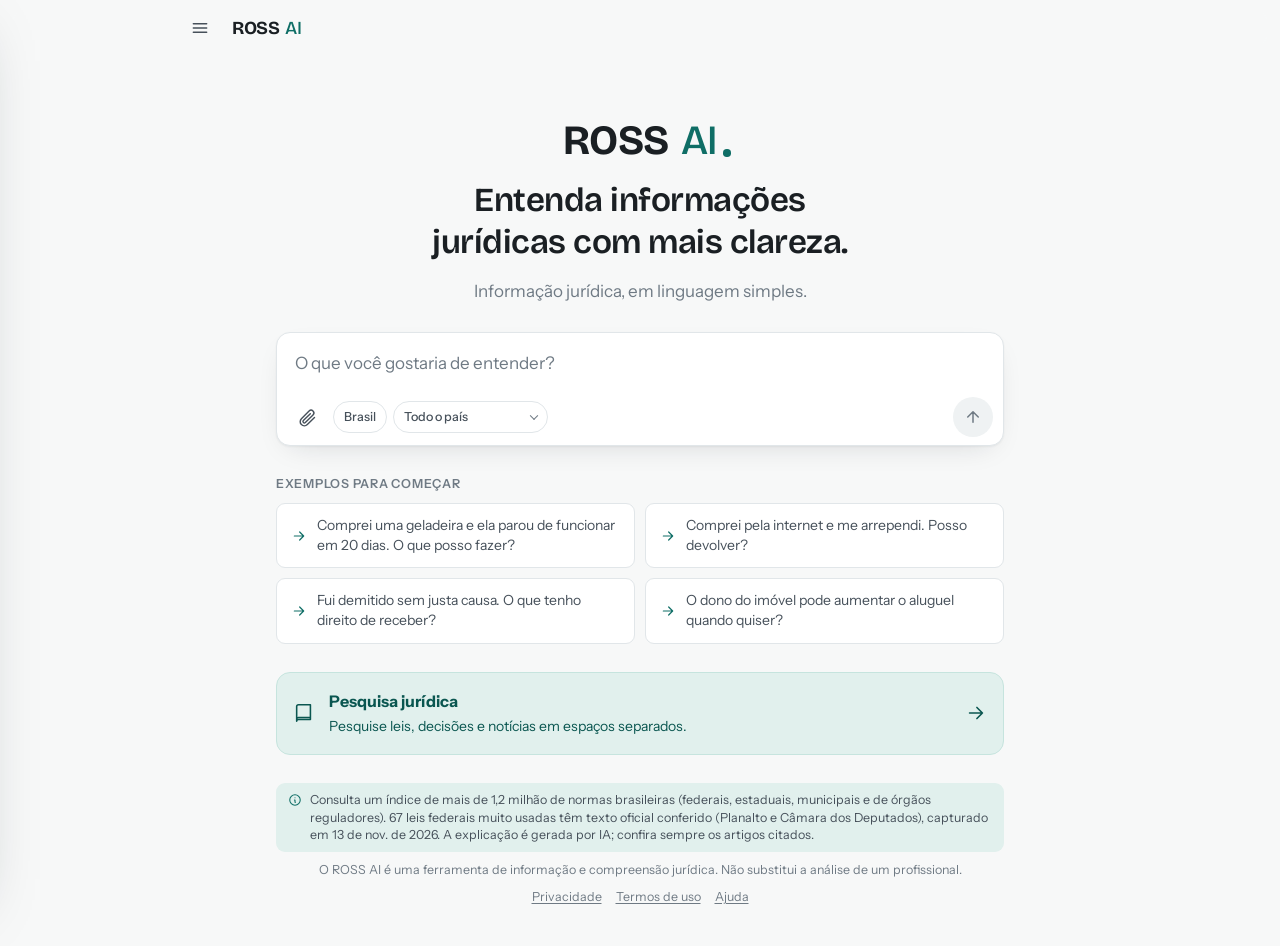
==== commit f2688979: "Publicação do site" ====
--- a/index.html
+++ b/index.html
@@ -5,13 +5,13 @@
 <meta name="viewport" content="width=device-width, initial-scale=1, viewport-fit=cover">
 <meta name="color-scheme" content="light dark">
 <meta name="theme-color" content="#F7F8F8">
-<meta name="ross-version" content="b9bc46c7e0c0">
+<meta name="ross-version" content="f6e5096241f2">
 <title>ROSS AI</title>
 <meta name="description" content="ROSS AI: informação jurídica, em linguagem simples. Entenda leis, contratos e documentos com clareza, com as fontes à vista.">
 <link rel="preconnect" href="https://fonts.googleapis.com">
 <link rel="preconnect" href="https://fonts.gstatic.com" crossorigin>
 <link rel="stylesheet" href="https://fonts.googleapis.com/css2?family=Bricolage+Grotesque:opsz,wght@12..96,500;12..96,600;12..96,700&family=Instrument+Sans:ital,wght@0,400;0,500;0,600;0,700;1,400&display=swap">
-<link rel="stylesheet" href="styles.css?v=b9bc46c7e0c0">
+<link rel="stylesheet" href="styles.css?v=f6e5096241f2">
 <style>:root{padding-top:env(safe-area-inset-top,0px);padding-bottom:env(safe-area-inset-bottom,0px)}[hidden]{display:none!important}</style>
 </head>
 <body>
@@ -26,10 +26,10 @@
   <input type="file" id="file-input" accept=".pdf,image/jpeg,image/png,image/webp" multiple hidden>
 </div>
 <noscript><p style="padding:24px;font-family:sans-serif">O ROSS AI precisa de JavaScript para funcionar.</p></noscript>
-<script src="config.js?v=b9bc46c7e0c0"></script>
-<script src="i18n.js?v=b9bc46c7e0c0"></script>
-<script src="demo-data.js?v=b9bc46c7e0c0"></script>
-<script src="process-tracker.js?v=b9bc46c7e0c0"></script>
-<script src="app.js?v=b9bc46c7e0c0"></script>
+<script src="config.js?v=f6e5096241f2"></script>
+<script src="i18n.js?v=f6e5096241f2"></script>
+<script src="demo-data.js?v=f6e5096241f2"></script>
+<script src="process-tracker.js?v=f6e5096241f2"></script>
+<script src="app.js?v=f6e5096241f2"></script>
 </body>
 </html>
